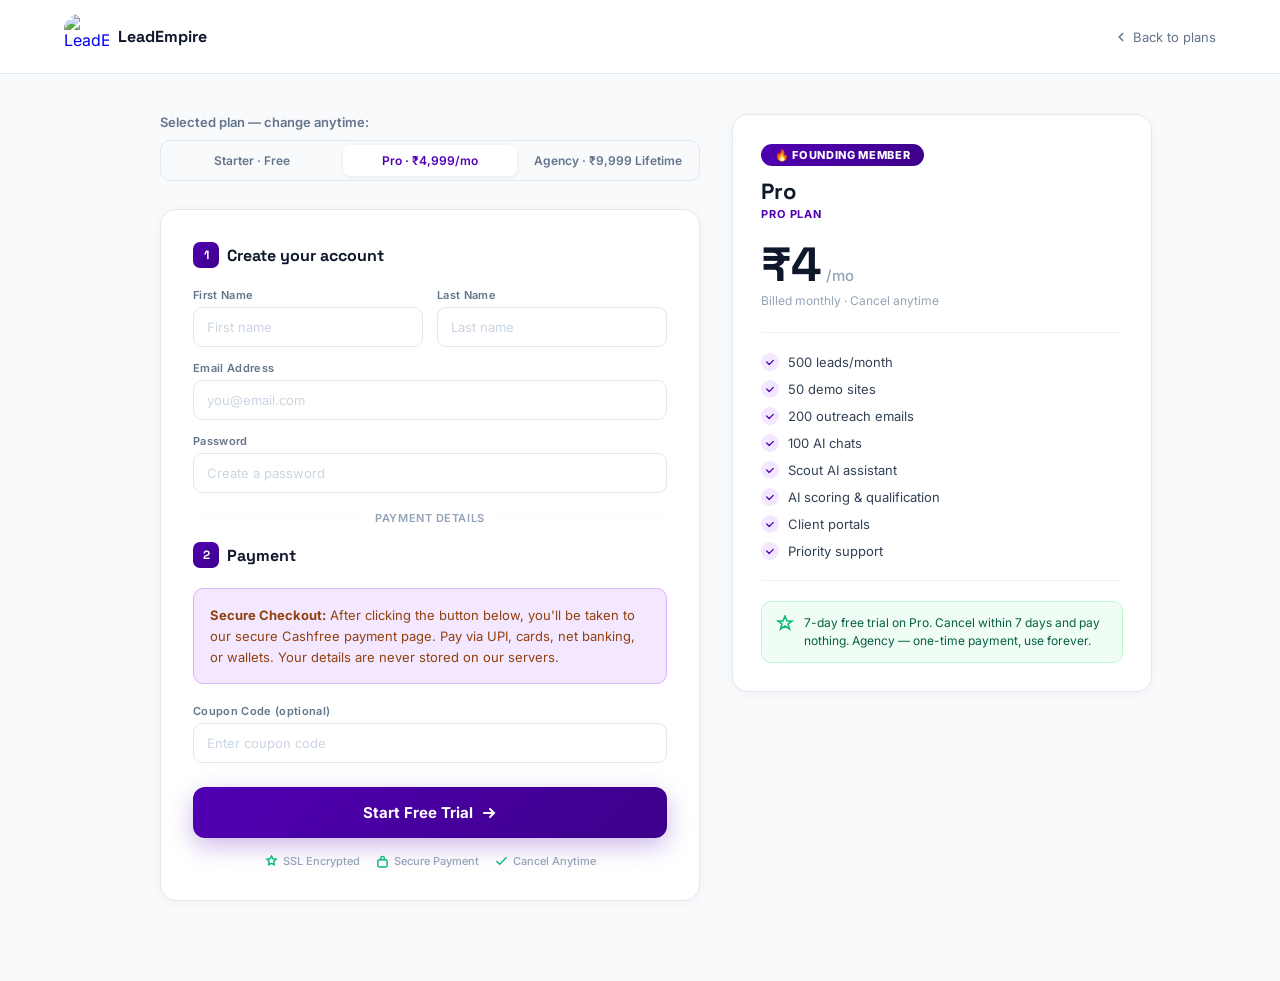
==== public/checkout.html @ 73df7948 "changes in payment gateway" ====
<!DOCTYPE html>
<html lang="en">
<head>
<meta charset="UTF-8">
<meta name="viewport" content="width=device-width,initial-scale=1">
<title>LeadEmpire — Complete Your Order</title>
<link href="https://fonts.googleapis.com/css2?family=Space+Grotesk:wght@500;600;700;800&family=Inter:wght@400;500;600&display=swap" rel="stylesheet">
<style>
*{margin:0;padding:0;box-sizing:border-box}
body{font-family:'Inter',sans-serif;background:#F8FAFC;color:#0F172A;-webkit-font-smoothing:antialiased;min-height:100vh}

/* ── NAV ── */
nav{background:#fff;border-bottom:1px solid #E2E8F0;padding:14px 5%;display:flex;align-items:center;justify-content:space-between}
.nav-logo{display:flex;align-items:center;gap:9px;text-decoration:none}
.nav-mark{width:32px;height:32px;border-radius:8px;background:linear-gradient(135deg,#5000B3,#3D008A);display:flex;align-items:center;justify-content:center;font-family:'Space Grotesk',sans-serif;font-weight:800;font-size:15px;color:#fff}
.nav-brand{font-family:'Space Grotesk',sans-serif;font-weight:700;font-size:16px;color:#0F172A}
.nav-back{font-size:13px;color:#64748B;text-decoration:none;display:flex;align-items:center;gap:5px;transition:color .15s}
.nav-back:hover{color:#5000B3}

/* ── LAYOUT ── */
.page{max-width:1000px;margin:0 auto;padding:40px 20px 80px;display:grid;grid-template-columns:1fr 420px;gap:32px;align-items:start}
@media(max-width:760px){.page{grid-template-columns:1fr;padding:24px 16px 60px}.summary{order:-1;margin-bottom:20px}.plan-tabs{flex-direction:column;gap:4px}.plan-tabs button{font-size:13px;padding:10px}nav{padding:12px 16px}.nav-brand{font-size:16px}}@media(max-width:480px){.summary{padding:20px 16px}}

/* ── ORDER SUMMARY (right) ── */
.summary-card{background:#fff;border-radius:16px;border:1px solid #E2E8F0;padding:28px;box-shadow:0 2px 12px rgba(0,0,0,.04);position:sticky;top:24px}
.summary-plan-name{font-family:'Space Grotesk',sans-serif;font-size:22px;font-weight:800;color:#0F172A;margin-bottom:2px}
.summary-plan-tag{font-size:11px;font-weight:700;letter-spacing:.08em;text-transform:uppercase;margin-bottom:20px}
.summary-price-row{display:flex;align-items:baseline;gap:4px;margin-bottom:4px}
.summary-price{font-family:'Space Grotesk',sans-serif;font-size:48px;font-weight:800;color:#0F172A;line-height:1}
.summary-period{font-size:15px;color:#94A3B8;font-weight:500}
.summary-billing{font-size:12px;color:#94A3B8;margin-bottom:24px}
.summary-divider{height:1px;background:#F1F5F9;margin:20px 0}
.feature-list{display:flex;flex-direction:column;gap:9px;margin-bottom:20px}
.feature-row{display:flex;align-items:center;gap:9px;font-size:13px;color:#334155}
.f-check{width:18px;height:18px;border-radius:50%;background:#F3E8FF;display:flex;align-items:center;justify-content:center;flex-shrink:0}
.guarantee{display:flex;align-items:flex-start;gap:10px;padding:12px 14px;background:#F0FDF4;border:1px solid #BBF7D0;border-radius:10px;font-size:12px;color:#065F46;line-height:1.5}

/* ── FORM (left) ── */
.form-card{background:#fff;border-radius:16px;border:1px solid #E2E8F0;padding:32px;box-shadow:0 2px 12px rgba(0,0,0,.04)}
.form-section-title{font-family:'Space Grotesk',sans-serif;font-size:16px;font-weight:700;color:#0F172A;margin-bottom:20px;display:flex;align-items:center;gap:8px}
.form-section-title span{width:26px;height:26px;border-radius:7px;background:linear-gradient(135deg,#5000B3,#3D008A);color:#fff;font-size:12px;font-weight:800;display:flex;align-items:center;justify-content:center}
.field-group{display:grid;grid-template-columns:1fr 1fr;gap:14px;margin-bottom:14px}
.field-group.full{grid-template-columns:1fr}
.field{display:flex;flex-direction:column;gap:5px}
.field label{font-size:11px;font-weight:600;color:#64748B;letter-spacing:.03em}
.field input{padding:11px 13px;border-radius:9px;border:1.5px solid #E2E8F0;font-size:13px;color:#0F172A;outline:none;transition:border-color .15s;font-family:'Inter',sans-serif;background:#fff}
.field input:focus{border-color:#5000B3;box-shadow:0 0 0 3px rgba(80,0,179,.08)}
.field input::placeholder{color:#CBD5E1}
.field-hint{font-size:10px;color:#94A3B8;margin-top:2px}

.section-sep{height:1px;background:#F8FAFC;margin:24px 0;position:relative}
.section-sep::before{content:attr(data-label);position:absolute;top:50%;left:50%;transform:translate(-50%,-50%);background:#fff;padding:0 12px;font-size:11px;font-weight:600;color:#94A3B8;letter-spacing:.05em;text-transform:uppercase;white-space:nowrap}

.pay-btn{width:100%;padding:16px;border-radius:12px;border:none;font-size:15px;font-weight:700;color:#fff;background:linear-gradient(135deg,#5000B3,#3D008A);cursor:pointer;box-shadow:0 8px 24px rgba(80,0,179,.28);transition:all .25s;font-family:'Inter',sans-serif;display:flex;align-items:center;justify-content:center;gap:8px;margin-top:24px}
.pay-btn:hover{transform:translateY(-1px);box-shadow:0 12px 32px rgba(80,0,179,.38)}
.pay-btn:disabled{opacity:.6;cursor:not-allowed;transform:none}
.pay-btn svg{transition:transform .2s}
.pay-btn:hover svg{transform:translateX(3px)}

.trust-row{display:flex;align-items:center;justify-content:center;gap:16px;margin-top:16px}
.trust-item{display:flex;align-items:center;gap:5px;font-size:11px;color:#94A3B8;font-weight:500}
.trust-item svg{color:#10B981}

.starter-note{background:#F0FDF4;border:1px solid #BBF7D0;border-radius:12px;padding:20px 24px;text-align:center}
.starter-note p{font-size:14px;color:#065F46;margin-bottom:14px;line-height:1.6}
.starter-btn{display:inline-flex;align-items:center;gap:6px;padding:12px 28px;border-radius:10px;font-size:14px;font-weight:700;color:#fff;background:linear-gradient(135deg,#10B981,#059669);text-decoration:none;box-shadow:0 4px 14px rgba(16,185,129,.25)}

/* ── PLAN SWITCHER ── */
.plan-tabs{display:flex;background:#F8FAFC;border-radius:10px;padding:4px;gap:3px;margin-bottom:28px;border:1px solid #E2E8F0}
.plan-tab{flex:1;padding:8px 10px;border-radius:7px;font-size:12px;font-weight:600;color:#64748B;border:none;background:transparent;cursor:pointer;transition:all .15s;font-family:'Inter',sans-serif}
.plan-tab.active{background:#fff;color:#5000B3;box-shadow:0 1px 4px rgba(0,0,0,.08)}

/* ── SPINNER ── */
.spinner{width:16px;height:16px;border:2px solid rgba(255,255,255,.3);border-top-color:#fff;border-radius:50%;animation:spin .6s linear infinite}
@keyframes spin{to{transform:rotate(360deg)}}
</style>
</head>
<body>

<nav>
  <a href="/" class="nav-logo">
    <img src="/ai-logo.svg" alt="LeadEmpire" style="width:45px;height:45px;border-radius:15px;">
    <span class="nav-brand">LeadEmpire</span>
  </a>
  <a href="/#pricing" class="nav-back">
    <svg width="14" height="14" viewBox="0 0 16 16" fill="none" stroke="currentColor" stroke-width="1.8" stroke-linecap="round"><path d="M10 4L6 8l4 4"/></svg>
    Back to plans
  </a>
</nav>

<div class="page" id="page">

  <!-- LEFT: Form -->
  <div>
    <!-- Plan switcher (lets user change plan) -->
    <div style="margin-bottom:20px">
      <div style="font-size:13px;font-weight:600;color:#64748B;margin-bottom:10px">Selected plan — change anytime:</div>
      <div class="plan-tabs">
        <button class="plan-tab" id="tab-starter" onclick="switchPlan('starter')">Starter · Free</button>
        <button class="plan-tab" id="tab-growth" onclick="switchPlan('growth')">Pro · ₹4,999/mo</button>
        <button class="plan-tab" id="tab-agency" onclick="switchPlan('agency')">Agency · ₹9,999 Lifetime</button>
      </div>
    </div>

    <!-- Starter — no payment needed -->
    <div id="form-starter" style="display:none">
      <div class="form-card">
        <div class="form-section-title"><span>1</span> Create your free account</div>
        <div class="field-group full"><div class="field"><label>Full Name</label><input type="text" id="s-name" placeholder="Your full name" /></div></div>
        <div class="field-group full"><div class="field"><label>Email Address</label><input type="email" id="s-email" placeholder="you@email.com" /></div></div>
        <div class="field-group full"><div class="field"><label>Password</label><input type="password" id="s-pass" placeholder="At least 8 characters" /></div></div>
        <button class="pay-btn" onclick="registerStarter()" id="starter-btn" style="background:linear-gradient(135deg,#10B981,#059669);box-shadow:0 8px 24px rgba(16,185,129,.25)">
          Create Free Account
          <svg width="16" height="16" viewBox="0 0 16 16" fill="none" stroke="currentColor" stroke-width="2" stroke-linecap="round"><path d="M3 8h10M9 4l4 4-4 4"/></svg>
        </button>
        <div id="starter-err" style="display:none;margin-top:12px;padding:10px 14px;background:#FEF2F2;border:1px solid #FECACA;border-radius:8px;font-size:13px;color:#DC2626"></div>
      </div>
    </div>

    <!-- Pro / Agency — with payment -->
    <div id="form-paid" style="display:none">
      <div class="form-card">
        <div class="form-section-title"><span>1</span> Create your account</div>
        <div class="field-group"><div class="field"><label>First Name</label><input type="text" id="p-fname" placeholder="First name" /></div><div class="field"><label>Last Name</label><input type="text" id="p-lname" placeholder="Last name" /></div></div>
        <div class="field-group full"><div class="field"><label>Email Address</label><input type="email" id="p-email" placeholder="you@email.com" /></div></div>
        <div class="field-group full"><div class="field"><label>Password</label><input type="password" id="p-pass" placeholder="Create a password" /></div></div>

        <div class="section-sep" data-label="Payment Details"></div>

        <div class="form-section-title"><span>2</span> Payment</div>

        <!-- Cashfree / payment note -->
        <div style="padding:16px;background:#F3E8FF;border:1px solid #D8B4FE;border-radius:10px;font-size:13px;color:#92400E;line-height:1.6;margin-bottom:20px">
          <strong>Secure Checkout:</strong> After clicking the button below, you'll be taken to our secure Cashfree payment page. Pay via UPI, cards, net banking, or wallets. Your details are never stored on our servers.
        </div>

        <div class="field-group full"><div class="field"><label>Coupon Code (optional)</label><input type="text" id="p-coupon" placeholder="Enter coupon code" /></div></div>

        <button class="pay-btn" onclick="handlePaidSignup()" id="pay-btn">
          <span id="pay-btn-text">Complete Order</span>
          <svg id="pay-btn-arrow" width="16" height="16" viewBox="0 0 16 16" fill="none" stroke="currentColor" stroke-width="2" stroke-linecap="round"><path d="M3 8h10M9 4l4 4-4 4"/></svg>
        </button>

        <div id="paid-err" style="display:none;margin-top:12px;padding:10px 14px;background:#FEF2F2;border:1px solid #FECACA;border-radius:8px;font-size:13px;color:#DC2626"></div>

        <div class="trust-row">
          <div class="trust-item">
            <svg width="13" height="13" viewBox="0 0 14 14" fill="none" stroke="currentColor" stroke-width="1.6" stroke-linecap="round"><path d="M7 1l1.5 3 3.5.5-2.5 2.5.5 3.5L7 9l-3 1.5.5-3.5L2 4.5 5.5 4z"/></svg>
            SSL Encrypted
          </div>
          <div class="trust-item">
            <svg width="13" height="13" viewBox="0 0 14 14" fill="none" stroke="currentColor" stroke-width="1.6" stroke-linecap="round"><rect x="2" y="5" width="10" height="8" rx="1.5"/><path d="M5 5V3.5a2 2 0 0 1 4 0V5"/></svg>
            Secure Payment
          </div>
          <div class="trust-item">
            <svg width="13" height="13" viewBox="0 0 14 14" fill="none" stroke="currentColor" stroke-width="1.6" stroke-linecap="round"><path d="M2 7l3 3 7-7"/></svg>
            Cancel Anytime
          </div>
        </div>
      </div>
    </div>
  </div>

  <!-- RIGHT: Order summary -->
  <div>
    <div class="summary-card" id="summary-card">
      <div id="summary-badge" style="display:none;margin-bottom:14px">
        <span style="background:linear-gradient(135deg,#5000B3,#3D008A);color:#fff;font-size:11px;font-weight:800;padding:4px 14px;border-radius:20px;letter-spacing:.06em">🔥 FOUNDING MEMBER</span>
      </div>
      <div class="summary-plan-name" id="sum-name">Pro</div>
      <div class="summary-plan-tag" id="sum-tag" style="color:#5000B3">PRO PLAN</div>
      <div class="summary-price-row">
        <span class="summary-price" id="sum-price">₹4,999</span>
        <span class="summary-period" id="sum-period">/mo</span>
      </div>
      <div class="summary-billing" id="sum-billing">Billed monthly · Cancel anytime</div>
      <div class="summary-divider"></div>
      <div class="feature-list" id="sum-features">
        <!-- filled by JS -->
      </div>
      <div class="summary-divider"></div>
      <div class="guarantee">
        <svg width="18" height="18" viewBox="0 0 18 18" fill="none" stroke="#10B981" stroke-width="1.6" stroke-linecap="round" style="flex-shrink:0;margin-top:1px"><path d="M9 1l2 5h5l-4 3 1.5 5L9 11 4.5 14 6 9 2 6h5z"/></svg>
        <span>7-day free trial on Pro. Cancel within 7 days and pay nothing. Agency — one-time payment, use forever.</span>
      </div>
    </div>
  </div>

</div>

<script>
const PLANS = {
  starter: {
    name: 'Starter', tag: 'FREE PLAN', tagColor: '#94A3B8',
    price: 'Free', period: '', billing: 'Free forever',
    badge: false,
    features: ['50 leads/month','2 demo sites','10 outreach emails','2 AI scores (try free)','5 AI chats','Basic dashboard','Email support']
  },
  growth: {
    name: 'Pro', tag: 'PRO PLAN', tagColor: '#5000B3',
    price: '₹4', period: '/mo', billing: 'Billed monthly · Cancel anytime',
    badge: true,
    features: ['500 leads/month','50 demo sites','200 outreach emails','100 AI chats','Scout AI assistant','AI scoring & qualification','Client portals','Priority support']
  },
  agency: {
    name: 'Agency', tag: 'AGENCY PLAN', tagColor: '#8B5CF6',
    price: '₹9,999', period: ' Lifetime', billing: 'One-time payment · Use forever',
    badge: false,
    features: ['Unlimited leads','Unlimited demo sites','Unlimited emails','Unlimited AI chats','Scout AI assistant','Team seats (up to 5)','White-label branding','API access','Dedicated support']
  }
}

const API = window.location.port === '5173' ? 'http://localhost:3000' : ''
let currentPlan = 'growth'

function switchPlan(planId) {
  try {
    currentPlan = planId
    const p = PLANS[planId]
    if (!p) return

    // Update tabs
    document.querySelectorAll('.plan-tab').forEach(tab => {
      tab.classList.toggle('active', tab.id === 'tab-' + planId)
    })

    // Show/hide form sections
    const fs = document.getElementById('form-starter')
    const fp = document.getElementById('form-paid')
    if (fs) fs.style.display = planId === 'starter' ? 'block' : 'none'
    if (fp) fp.style.display = planId !== 'starter' ? 'block' : 'none'

    // Update summary card
    const el = (id) => document.getElementById(id)
    if (el('sum-name')) el('sum-name').textContent = p.name
    if (el('sum-tag')) { el('sum-tag').textContent = p.tag; el('sum-tag').style.color = p.tagColor }
    if (el('sum-price')) el('sum-price').textContent = p.price
    if (el('sum-period')) el('sum-period').textContent = p.period
    if (el('sum-billing')) el('sum-billing').textContent = p.billing
    if (el('summary-badge')) el('summary-badge').style.display = p.badge ? 'block' : 'none'

    // Features
    const fl = el('sum-features')
    if (fl) {
      fl.innerHTML = p.features.map(f => '<div class="feature-row"><span class="f-check"><svg width="10" height="10" viewBox="0 0 12 12" fill="none"><path d="M2 6l3 3 5-5" stroke="#5000B3" stroke-width="1.5" stroke-linecap="round" stroke-linejoin="round"/></svg></span>' + f + '</div>').join('')
    }

    // Pay button text
    const btn = el('pay-btn-text')
    if (btn) btn.textContent = planId === 'agency' ? 'Get Lifetime Access' : planId === 'starter' ? 'Create Free Account' : 'Start Free Trial'
  } catch(e) { console.error('switchPlan error:', e) }
}

// Read plan from URL
const urlPlan = new URLSearchParams(window.location.search).get('plan') || 'growth'
switchPlan(['starter','growth','agency'].includes(urlPlan) ? urlPlan : 'growth')

// ── Register Starter (free) ──
async function registerStarter() {
  const name = document.getElementById('s-name').value.trim()
  const email = document.getElementById('s-email').value.trim()
  const pass = document.getElementById('s-pass').value.trim()
  const errEl = document.getElementById('starter-err')
  const btn = document.getElementById('starter-btn')

  if (!name || !email || !pass) { showErr(errEl, 'Please fill in all fields.'); return }
  if (pass.length < 6) { showErr(errEl, 'Password must be at least 6 characters.'); return }

  btn.disabled = true
  btn.innerHTML = '<span class="spinner"></span> Creating account...'

  try {
    const res = await fetch(API + '/api/auth/register', {
      method:'POST', headers:{'Content-Type':'application/json'},
      body: JSON.stringify({name, email, password: pass})
    })
    const data = await res.json()
    if (!res.ok) { showErr(errEl, data.detail || 'Registration failed.'); btn.disabled = false; btn.innerHTML = 'Create Free Account <svg .../>'; return }
    localStorage.setItem('token', data.token)
    localStorage.setItem('user', JSON.stringify(data.user))
    window.location.href = '/app'
  } catch(e) {
    showErr(errEl, 'Network error. Please try again.')
    btn.disabled = false
    btn.innerHTML = 'Create Free Account'
  }
}

// ── Register + Pay (Pro / Agency) ──
async function handlePaidSignup() {
  const fname = document.getElementById('p-fname').value.trim()
  const lname = document.getElementById('p-lname').value.trim()
  const email = document.getElementById('p-email').value.trim()
  const pass  = document.getElementById('p-pass').value.trim()
  const errEl = document.getElementById('paid-err')
  const btn   = document.getElementById('pay-btn')

  if (!fname || !email || !pass) { showErr(errEl, 'Please fill in all required fields.'); return }
  if (pass.length < 6) { showErr(errEl, 'Password must be at least 6 characters.'); return }

  btn.disabled = true
  document.getElementById('pay-btn-text').textContent = 'Creating account...'
  document.getElementById('pay-btn-arrow').style.display = 'none'
  btn.insertAdjacentHTML('afterbegin', '<span class="spinner" id="pay-spinner"></span>')

  try {
    // Step 1: Register
    const regRes = await fetch(API + '/api/auth/register', {
      method:'POST', headers:{'Content-Type':'application/json'},
      body: JSON.stringify({name: fname + ' ' + lname, email, password: pass})
    })
    const regData = await regRes.json()
    if (!regRes.ok) { showErr(errEl, regData.detail || 'Registration failed.'); resetBtn(); return }

    const token = regData.token
    localStorage.setItem('token', token)
    localStorage.setItem('user', JSON.stringify(regData.user))

    // Step 2: Create payment order
    document.getElementById('pay-btn-text').textContent = 'Opening payment...'
    const orderRes = await fetch(API + '/api/payments/create-order', {
      method:'POST', headers:{'Content-Type':'application/json', Authorization:`Bearer ${token}`},
      body: JSON.stringify({plan: currentPlan})
    })
    const orderData = await orderRes.json()

    // Manual fallback (no Cashfree configured)
    if (orderData.manual) {
      window.open(`mailto:sales@ioweb3.io?subject=LeadEmpire Upgrade — ${currentPlan}&body=Hi, I just registered with ${email} and want to activate the ${currentPlan} plan.`, '_blank')
      window.location.href = '/app'
      return
    }

    // Step 3: Open Cashfree checkout
    if (!window.Cashfree) {
      await loadScript('https://sdk.cashfree.com/js/v3/cashfree.js')
    }
    const cashfree = window.Cashfree({ mode: orderData.cf_env === 'production' ? 'production' : 'sandbox' })
    try {
      const result = await cashfree.checkout({ paymentSessionId: orderData.payment_session_id, redirectTarget: '_modal' })
      if (result.error) { btn.disabled = false; btnText.textContent = 'Start Free Trial'; return }
      const vRes = await fetch(API + '/api/payments/verify', {
        method:'POST', headers:{'Content-Type':'application/json', Authorization:'Bearer '+token},
        body: JSON.stringify({ order_id: orderData.order_id, plan: currentPlan })
      })
      if (vRes.ok) { window.location.href = '/app' }
      else { showErr(errEl, 'Payment issue. Contact sales@ioweb3.io'); window.location.href = '/app' }
    } catch(e) { btn.disabled = false; btnText.textContent = 'Start Free Trial' }
  } catch(e) {
    showErr(errEl, 'Something went wrong. Please try again or contact sales@ioweb3.io')
    resetBtn()
  }
}

function showErr(el, msg) { el.textContent = msg; el.style.display = 'block' }
function resetBtn() {
  const btn = document.getElementById('pay-btn')
  btn.disabled = false
  const sp = document.getElementById('pay-spinner')
  if(sp) sp.remove()
  document.getElementById('pay-btn-text').textContent = currentPlan === 'agency' ? 'Complete Purchase' : 'Start Free Trial'
  document.getElementById('pay-btn-arrow').style.display = ''
}
function loadScript(src) {
  return new Promise((res,rej) => {
    const s = document.createElement('script'); s.src = src; s.onload = res; s.onerror = rej; document.head.appendChild(s)
  })
}
// ── Already logged in? Skip signup, go straight to payment ──
const existingToken = localStorage.getItem('token')
const existingUser = localStorage.getItem('user')
if (existingToken && existingUser && currentPlan !== 'starter') {
  // Show a simplified "Confirm & Pay" instead of full signup
  const formPaid = document.getElementById('form-paid')
  if (formPaid) {
    try {
      const u = JSON.parse(existingUser)
      formPaid.innerHTML = `
        <div style="text-align:center;padding:20px 0">
          <div style="font-size:14px;color:#475569;margin-bottom:8px">Logged in as</div>
          <div style="font-size:16px;font-weight:700;color:#0F172A;margin-bottom:4px">${u.name || u.email}</div>
          <div style="font-size:13px;color:#94A3B8;margin-bottom:24px">${u.email}</div>
          <div class="err" id="paid-err" style="display:none;margin-bottom:16px"></div>
          <button class="pay-btn" id="pay-btn" onclick="payExistingUser()">
            <span id="pay-btn-text">Subscribe Now</span>
            <svg id="pay-btn-arrow" width="16" height="16" viewBox="0 0 16 16" fill="none"><path d="M3 8h10M9 4l4 4-4 4" stroke="#fff" stroke-width="1.5" stroke-linecap="round" stroke-linejoin="round"/></svg>
          </button>
          <div class="trust-row">
            <span class="trust-item"><svg width="12" height="12" viewBox="0 0 12 12" fill="none"><path d="M2 6l3 3 5-5" stroke="currentColor" stroke-width="1.5" stroke-linecap="round"/></svg> Secure payment</span>
            <span class="trust-item"><svg width="12" height="12" viewBox="0 0 12 12" fill="none"><path d="M2 6l3 3 5-5" stroke="currentColor" stroke-width="1.5" stroke-linecap="round"/></svg> Cancel anytime</span>
          </div>
          <div style="margin-top:16px"><a href="#" onclick="localStorage.clear();location.reload();return false" style="font-size:12px;color:#94A3B8">Not you? Sign out</a></div>
        </div>
      `
    } catch(e) {}
  }
} else if (existingToken && existingUser && currentPlan === 'starter') {
  // Already logged in + free plan = just go to app
  window.location.href = '/app'
}

async function payExistingUser() {
  const token = localStorage.getItem('token')
  const errEl = document.getElementById('paid-err')
  const btn = document.getElementById('pay-btn')
  btn.disabled = true
  document.getElementById('pay-btn-text').textContent = 'Opening payment...'

  try {
    const orderRes = await fetch(API + '/api/payments/create-order', {
      method:'POST', headers:{'Content-Type':'application/json', Authorization:'Bearer '+token},
      body: JSON.stringify({plan: currentPlan})
    })
    const orderData = await orderRes.json()
    if (orderData.manual) {
      window.open('mailto:sales@ioweb3.io?subject=LeadEmpire Upgrade — '+currentPlan, '_blank')
      window.location.href = '/app'
      return
    }
    if (!window.Cashfree) await loadScript('https://sdk.cashfree.com/js/v3/cashfree.js')
    const u = JSON.parse(localStorage.getItem('user') || '{}')
    const cashfree2 = window.Cashfree({ mode: orderData.cf_env === 'production' ? 'production' : 'sandbox' })
    try {
      const result = await cashfree2.checkout({ paymentSessionId: orderData.payment_session_id, redirectTarget: '_modal' })
      if (result.error) { btn.disabled = false; document.getElementById('pay-btn-text').textContent = 'Subscribe Now'; return }
      const vRes = await fetch(API + '/api/payments/verify', {
        method:'POST', headers:{'Content-Type':'application/json', Authorization:'Bearer '+token},
        body: JSON.stringify({ order_id: orderData.order_id, plan: currentPlan })
      })
      if (vRes.ok) { window.location.href = '/app' }
      else { showErr(errEl, 'Payment issue. Contact sales@ioweb3.io'); window.location.href = '/app' }
    } catch(e) { btn.disabled = false; document.getElementById('pay-btn-text').textContent = 'Subscribe Now' }
  } catch(e) {
    showErr(errEl, 'Something went wrong. Please try again.')
    btn.disabled = false
    document.getElementById('pay-btn-text').textContent = 'Subscribe Now'
  }
}
</script>
</body>
</html>
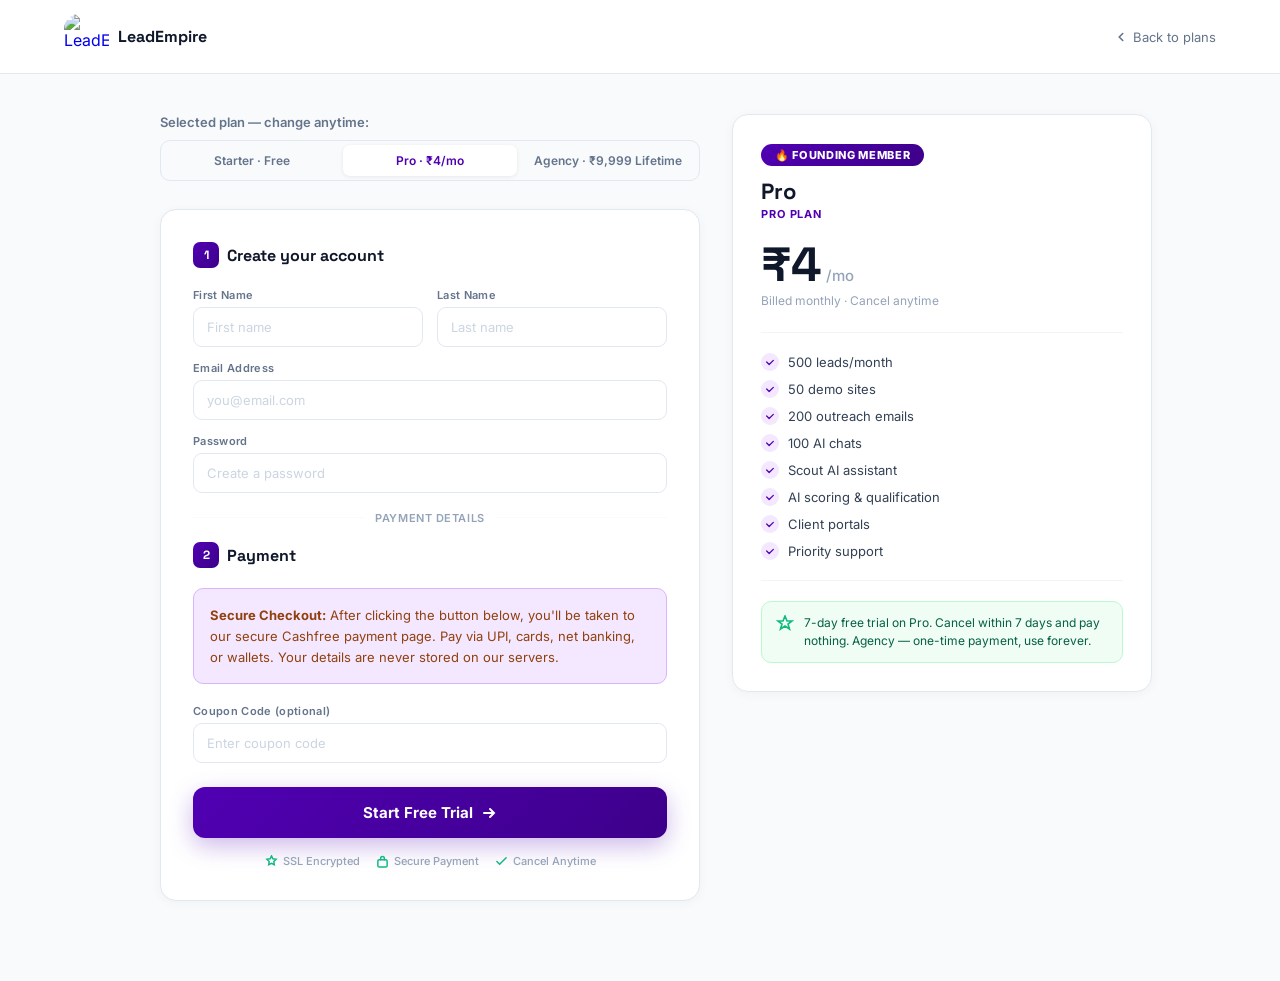
==== commit 698b8bcc: "change in frontend" ====
--- a/public/checkout.html
+++ b/public/checkout.html
@@ -97,7 +97,7 @@
       <div style="font-size:13px;font-weight:600;color:#64748B;margin-bottom:10px">Selected plan — change anytime:</div>
       <div class="plan-tabs">
         <button class="plan-tab" id="tab-starter" onclick="switchPlan('starter')">Starter · Free</button>
-        <button class="plan-tab" id="tab-growth" onclick="switchPlan('growth')">Pro · ₹4,999/mo</button>
+        <button class="plan-tab" id="tab-growth" onclick="switchPlan('growth')">Pro · ₹4/mo</button>
         <button class="plan-tab" id="tab-agency" onclick="switchPlan('agency')">Agency · ₹9,999 Lifetime</button>
       </div>
     </div>
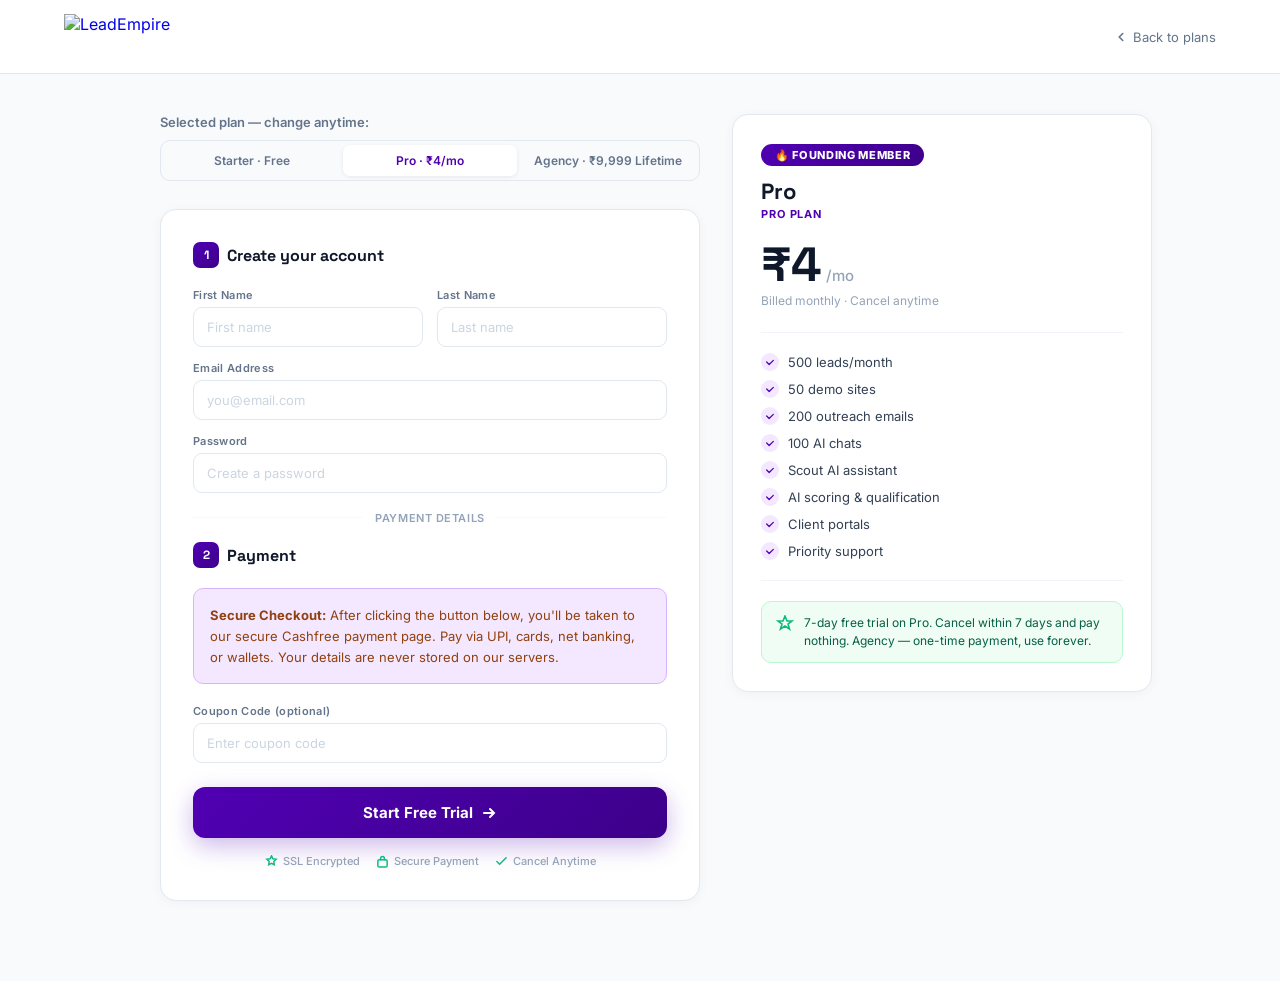
==== commit d2d546d4: "changes in logo and public files" ====
--- a/public/checkout.html
+++ b/public/checkout.html
@@ -2,9 +2,19 @@
 <html lang="en">
 <head>
 <meta charset="UTF-8">
+  <!-- Google Tag Manager -->
+  <script>(function(w,d,s,l,i){w[l]=w[l]||[];w[l].push({'gtm.start':
+  new Date().getTime(),event:'gtm.js'});var f=d.getElementsByTagName(s)[0],
+  j=d.createElement(s),dl=l!='dataLayer'?'&l='+l:'';j.async=true;j.src=
+  'https://www.googletagmanager.com/gtm.js?id='+i+dl;f.parentNode.insertBefore(j,f);
+  })(window,document,'script','dataLayer','GTM-MWS4PW6W');
+  </script>
 <meta name="viewport" content="width=device-width,initial-scale=1">
 <title>LeadEmpire — Complete Your Order</title>
 <link href="https://fonts.googleapis.com/css2?family=Space+Grotesk:wght@500;600;700;800&family=Inter:wght@400;500;600&display=swap" rel="stylesheet">
+<link rel="icon" href="/favicon.ico" sizes="any">
+<link rel="icon" type="image/png" sizes="32x32" href="/favicon-32x32.png">
+<link rel="apple-touch-icon" href="/apple-touch-icon.png">
 <style>
 *{margin:0;padding:0;box-sizing:border-box}
 body{font-family:'Inter',sans-serif;background:#F8FAFC;color:#0F172A;-webkit-font-smoothing:antialiased;min-height:100vh}
@@ -12,7 +22,7 @@
 /* ── NAV ── */
 nav{background:#fff;border-bottom:1px solid #E2E8F0;padding:14px 5%;display:flex;align-items:center;justify-content:space-between}
 .nav-logo{display:flex;align-items:center;gap:9px;text-decoration:none}
-.nav-mark{width:32px;height:32px;border-radius:8px;background:linear-gradient(135deg,#5000B3,#3D008A);display:flex;align-items:center;justify-content:center;font-family:'Space Grotesk',sans-serif;font-weight:800;font-size:15px;color:#fff}
+.nav-mark{width:32px;height:38px;border-radius:8px;background:linear-gradient(135deg,#5000B3,#3D008A);display:flex;align-items:center;justify-content:center;font-family:'Space Grotesk',sans-serif;font-weight:800;font-size:15px;color:#fff}
 .nav-brand{font-family:'Space Grotesk',sans-serif;font-weight:700;font-size:16px;color:#0F172A}
 .nav-back{font-size:13px;color:#64748B;text-decoration:none;display:flex;align-items:center;gap:5px;transition:color .15s}
 .nav-back:hover{color:#5000B3}
@@ -75,12 +85,14 @@
 @keyframes spin{to{transform:rotate(360deg)}}
 </style>
 </head>
+<script src="/page-loader.js"></script>
 <body>
-
+<noscript><iframe src="https://www.googletagmanager.com/ns.html?id=GTM-MWS4PW6W"
+  height="0" width="0" style="display:none;visibility:hidden"></iframe>
+</noscript>
 <nav>
   <a href="/" class="nav-logo">
-    <img src="/ai-logo.svg" alt="LeadEmpire" style="width:45px;height:45px;border-radius:15px;">
-    <span class="nav-brand">LeadEmpire</span>
+    <img src="/new-logo.png" alt="LeadEmpire" style="height:45px;width:auto;display:block;">
   </a>
   <a href="/#pricing" class="nav-back">
     <svg width="14" height="14" viewBox="0 0 16 16" fill="none" stroke="currentColor" stroke-width="1.8" stroke-linecap="round"><path d="M10 4L6 8l4 4"/></svg>
